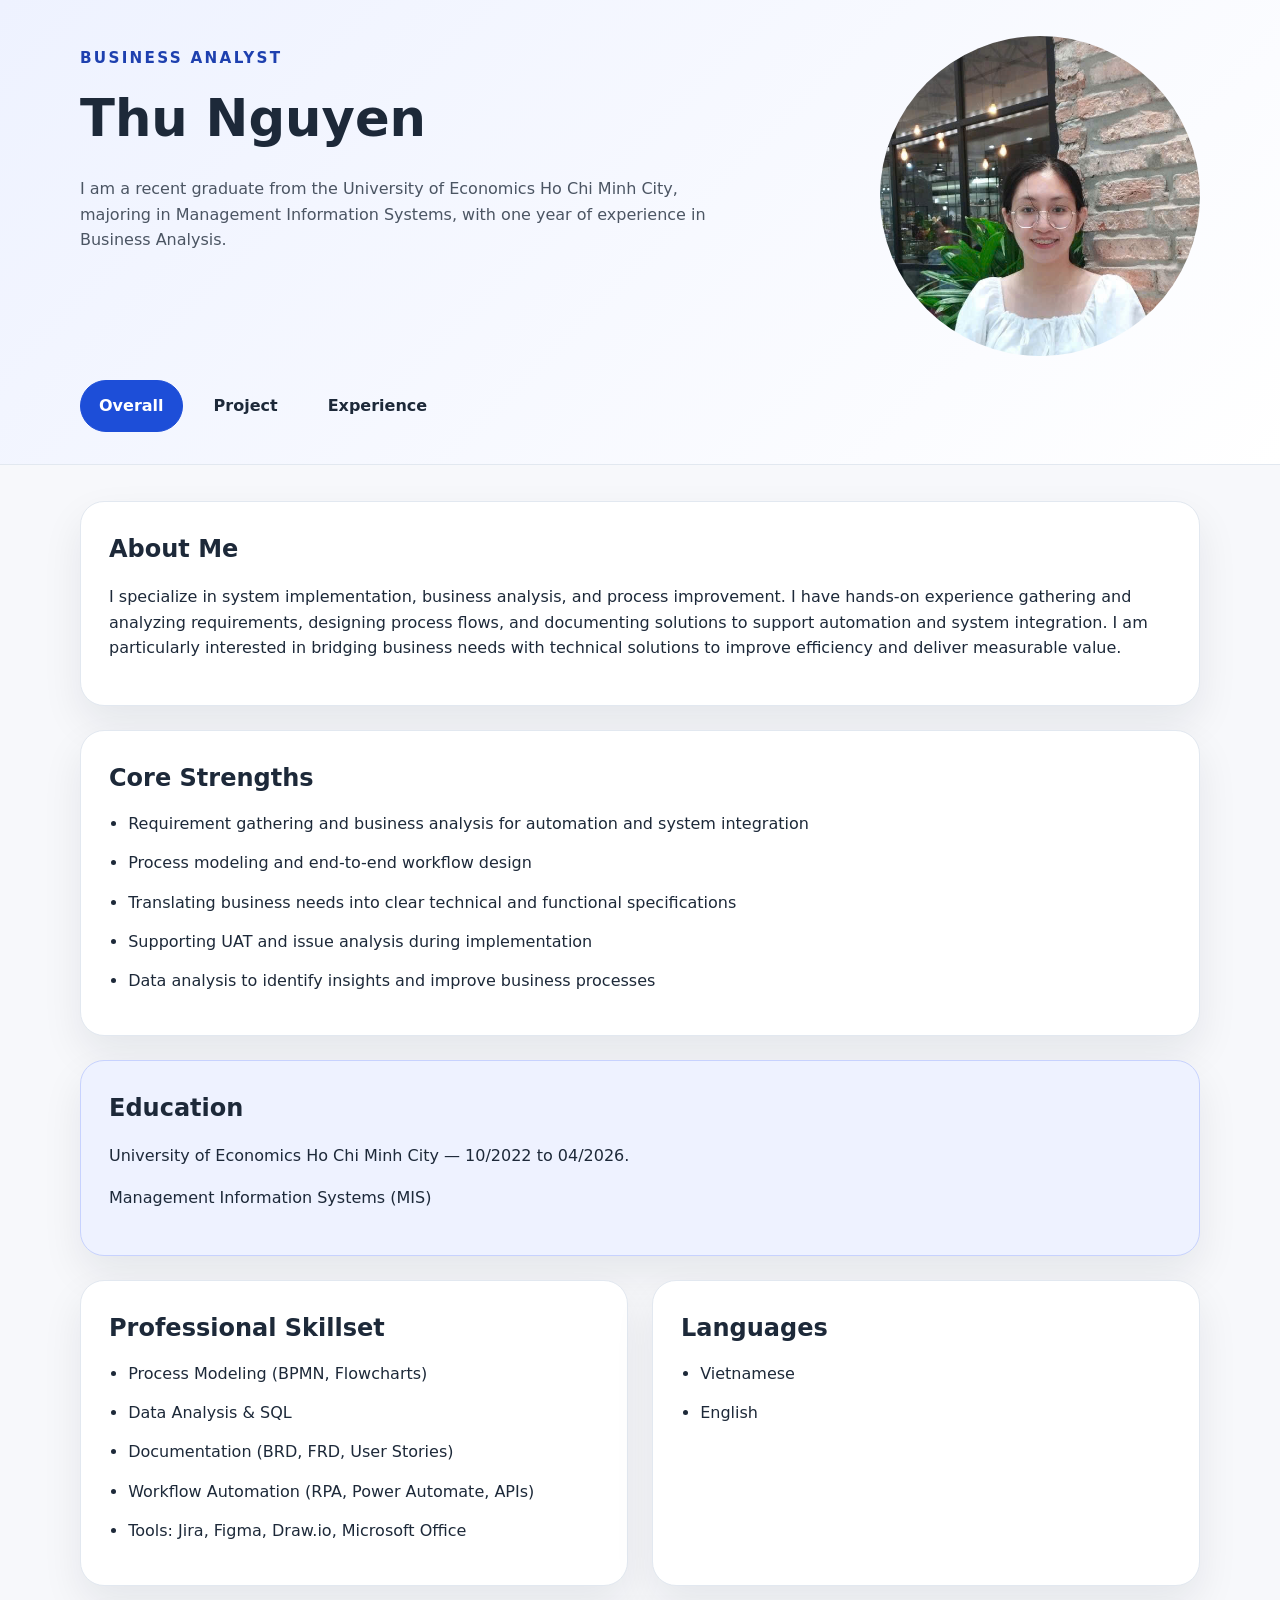
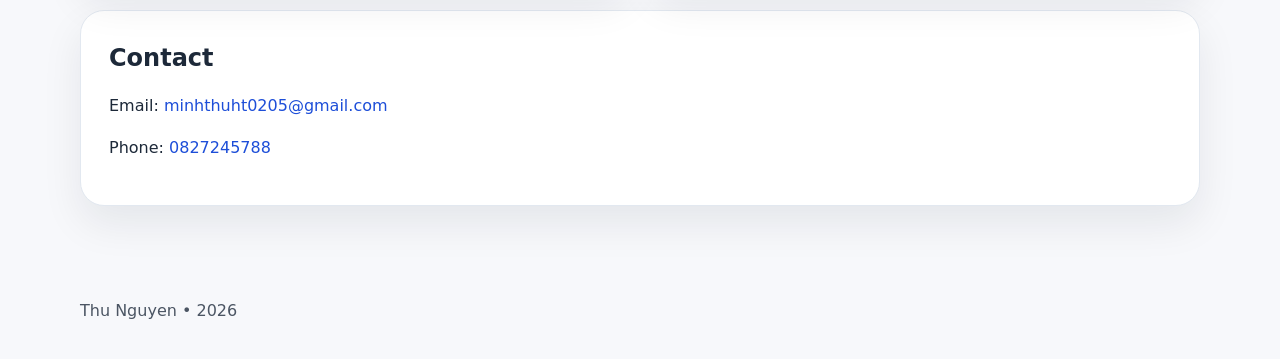
==== index.html @ aef56987 "Đưa file ra ngoài" ====
<!DOCTYPE html>
<html lang="en">
<head>
  <meta charset="UTF-8" />
  <meta name="viewport" content="width=device-width, initial-scale=1.0" />
  <title>Thu Nguyen | Business Analyst </title>
  <link rel="stylesheet" href="styles.css" />
</head>
<body>
  <header class="site-header">
    <div class="container header-inner">
      <div class="header-top">
        <div class="intro-panel">
          <p class="eyebrow">Business Analyst</p>
          <h1>Thu Nguyen</h1>
          <p class="subheading">I am a recent graduate from the University of Economics Ho Chi Minh City, majoring in Management Information Systems, with one year of experience in Business Analysis.</p>
        </div>

        <div class="header-image-wrap">
          <div class="image-frame image-frame-compact">
            <img id="profilePreview" src="z7108726378780_83c95e32b47bb9b25cca8b721e910275.jpg" alt="Profile photo" />
          </div>
        </div>
      </div>

      <nav class="site-nav">
        <a class="nav-link active" href="index.html">Overall</a>
        <a class="nav-link" href="projects.html">Project</a>
        <a class="nav-link" href="experience.html">Experience</a>
      </nav>
    </div>
  </header>

  <main class="container">
    <section class="card">
      <h2>About Me</h2>
      <p>I specialize in system implementation, business analysis, and process improvement. I have hands-on experience gathering and analyzing requirements, designing process flows, and documenting solutions to support automation and system integration. I am particularly interested in bridging business needs with technical solutions to improve efficiency and deliver measurable value.</p>
    </section>

    <section class="card">
      <h2>Core Strengths</h2>
      <ul>
        <li>Requirement gathering and business analysis for automation and system integration</li>
        <li>Process modeling and end-to-end workflow design</li>
        <li>Translating business needs into clear technical and functional specifications</li>
        <li>Supporting UAT and issue analysis during implementation</li>
        <li>Data analysis to identify insights and improve business processes</li>
      </ul>
    </section>

    <section class="card highlight">
      <h2>Education</h2>
      <p>University of Economics Ho Chi Minh City — 10/2022 to 04/2026.</p>
      <p>Management Information Systems (MIS)</p>
    </section>

    <section class="grid-2">
      <div class="card">
        <h2>Professional Skillset</h2>
        <ul>
          <li>Process Modeling (BPMN, Flowcharts)</li>
          <li>Data Analysis & SQL</li>
          <li>Documentation (BRD, FRD, User Stories)</li>
          <li>Workflow Automation (RPA, Power Automate, APIs)</li>
          <li>Tools: Jira, Figma, Draw.io, Microsoft Office</li>
        </ul>
      </div>
      <div class="card">
        <h2>Languages</h2>
        <ul>
          <li>Vietnamese</li>
          <li>English</li>
        </ul>
      </div>
    </section>

    <section class="contact-card card">
      <h2>Contact</h2>
      <p>Email: <a href="mailto:your.email@example.com">minhthuht0205@gmail.com</a></p>
      <p>Phone: <a href="tel:+1234567890">0827245788</a></p>
    </section>
  </main>

  <footer class="footer">
    <div class="container">Thu Nguyen • 2026</div>
  </footer>

</body>
</html>
---- styles.css ----
:root {
  color-scheme: light;
  --bg: #f7f8fb;
  --card: #ffffff;
  --text: #1d2939;
  --muted: #4b5563;
  --primary: #1d4ed8;
  --primary-dark: #1e40af;
  --border: #e2e8f0;
  --shadow: 0 18px 40px rgba(15, 23, 42, 0.08);
}

* {
  box-sizing: border-box;
}

body {
  margin: 0;
  font-family: Inter, system-ui, sans-serif;
  background: var(--bg);
  color: var(--text);
  line-height: 1.6;
}

a {
  color: var(--primary);
  text-decoration: none;
}

a:hover {
  text-decoration: underline;
}

.container {
  width: min(1120px, 92%);
  margin: 0 auto;
}

.site-header {
  padding: 32px 0;
  background: linear-gradient(135deg, #eef2ff 0%, #ffffff 100%);
  border-bottom: 1px solid var(--border);
}

.header-inner {
  display: flex;
  flex-direction: column;
  gap: 24px;
}

.header-top {
  display: grid;
  grid-template-columns: 1.5fr 1fr;
  gap: 28px;
  align-items: start;
}

.intro-panel {
  padding: 14px 0;
}

.header-image-wrap {
  display: flex;
  justify-content: flex-end;
  align-items: flex-start;
  padding-top: 4px;
}

.eyebrow {
  margin: 0 0 8px;
  font-size: 0.95rem;
  font-weight: 700;
  text-transform: uppercase;
  letter-spacing: 0.15em;
  color: var(--primary-dark);
}

h1 {
  margin: 0;
  font-size: clamp(2.4rem, 4vw, 3.6rem);
}

.subheading {
  margin: 16px 0 0;
  color: var(--muted);
  max-width: 52rem;
}

.site-nav {
  display: flex;
  flex-wrap: wrap;
  align-items: center;
  gap: 12px;
}

.nav-link {
  display: inline-block;
  padding: 12px 18px;
  border-radius: 999px;
  border: 1px solid transparent;
  background: transparent;
  color: var(--text);
  font-weight: 600;
}

.nav-link.active,
.nav-link:hover {
  background: var(--primary);
  color: #fff;
  border-color: var(--primary);
}

main {
  padding: 36px 0 48px;
}

.card {
  background: var(--card);
  border: 1px solid var(--border);
  border-radius: 24px;
  box-shadow: var(--shadow);
  padding: 28px;
  margin-bottom: 24px;
}

.grid-2 {
  display: grid;
  grid-template-columns: repeat(auto-fit, minmax(260px, 1fr));
  gap: 24px;
}

.card h2 {
  margin-top: 0;
  margin-bottom: 14px;
}

ul {
  margin: 0;
  padding-left: 1.2rem;
}

li {
  margin-bottom: 0.85rem;
}

.highlight {
  border-color: #c7d2fe;
  background: #eef2ff;
}

.contact-card a {
  color: var(--primary);
}

.image-frame {
  width: min(320px, 100%);
  aspect-ratio: 1 / 1;
  margin-bottom: 0;
  border-radius: 50%;
  background: transparent;
  display: flex;
  align-items: center;
  justify-content: center;
  overflow: hidden;
}

.image-frame-compact {
  width: min(320px, 100%);
}

.image-frame img {
  width: 100%;
  height: 100%;
  display: block;
  object-fit: cover;
  object-position: center 28%;
}

.footer {
  padding: 20px 0 36px;
  color: var(--muted);
}

.timeline-item {
  position: relative;
}

.timeline-item::before {
  content: "";
  position: absolute;
  left: -14px;
  top: 18px;
  width: 8px;
  height: 8px;
  border-radius: 50%;
  background: var(--primary);
}

.meta {
  margin: 0 0 16px;
  color: var(--muted);
}

@media (max-width: 900px) {
  .header-top {
    grid-template-columns: 1fr;
  }

  .header-image-wrap {
    justify-content: center;
  }
}

@media (max-width: 720px) {
  .header-inner {
    flex-direction: column;
  }
  .site-nav {
    width: 100%;
    justify-content: flex-start;
  }
}
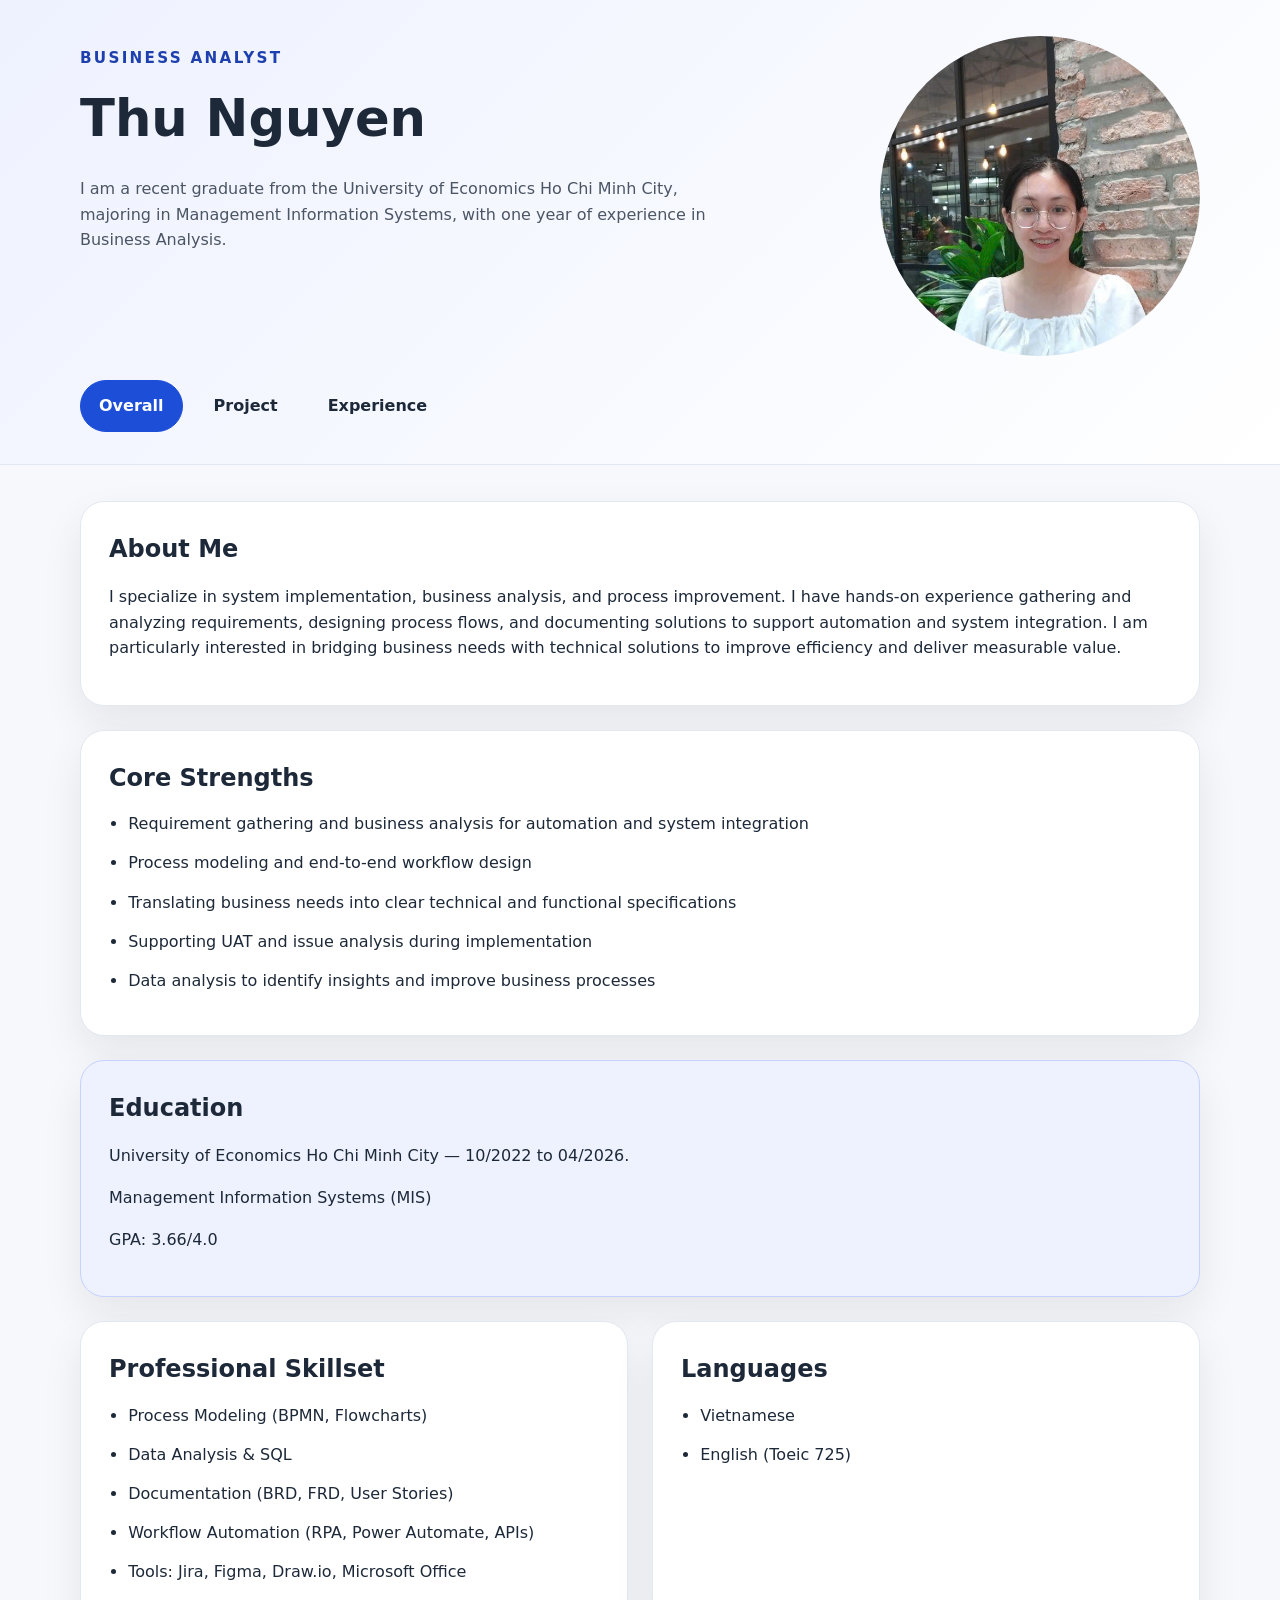
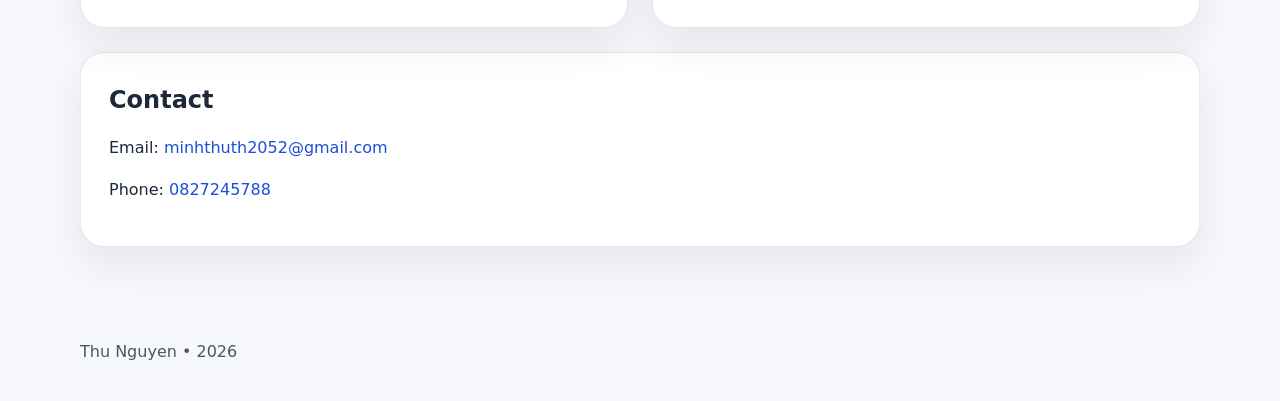
==== commit bbf33dc4: "update" ====
--- a/index.html
+++ b/index.html
@@ -52,6 +52,7 @@
       <h2>Education</h2>
       <p>University of Economics Ho Chi Minh City — 10/2022 to 04/2026.</p>
       <p>Management Information Systems (MIS)</p>
+      <p>GPA: 3.66/4.0</p>
     </section>
 
     <section class="grid-2">
@@ -69,14 +70,14 @@
         <h2>Languages</h2>
         <ul>
           <li>Vietnamese</li>
-          <li>English</li>
+          <li>English (Toeic 725)</li>
         </ul>
       </div>
     </section>
 
     <section class="contact-card card">
       <h2>Contact</h2>
-      <p>Email: <a href="mailto:your.email@example.com">minhthuht0205@gmail.com</a></p>
+      <p>Email: <a href="mailto:your.email@example.com">minhthuth2052@gmail.com</a></p>
       <p>Phone: <a href="tel:+1234567890">0827245788</a></p>
     </section>
   </main>
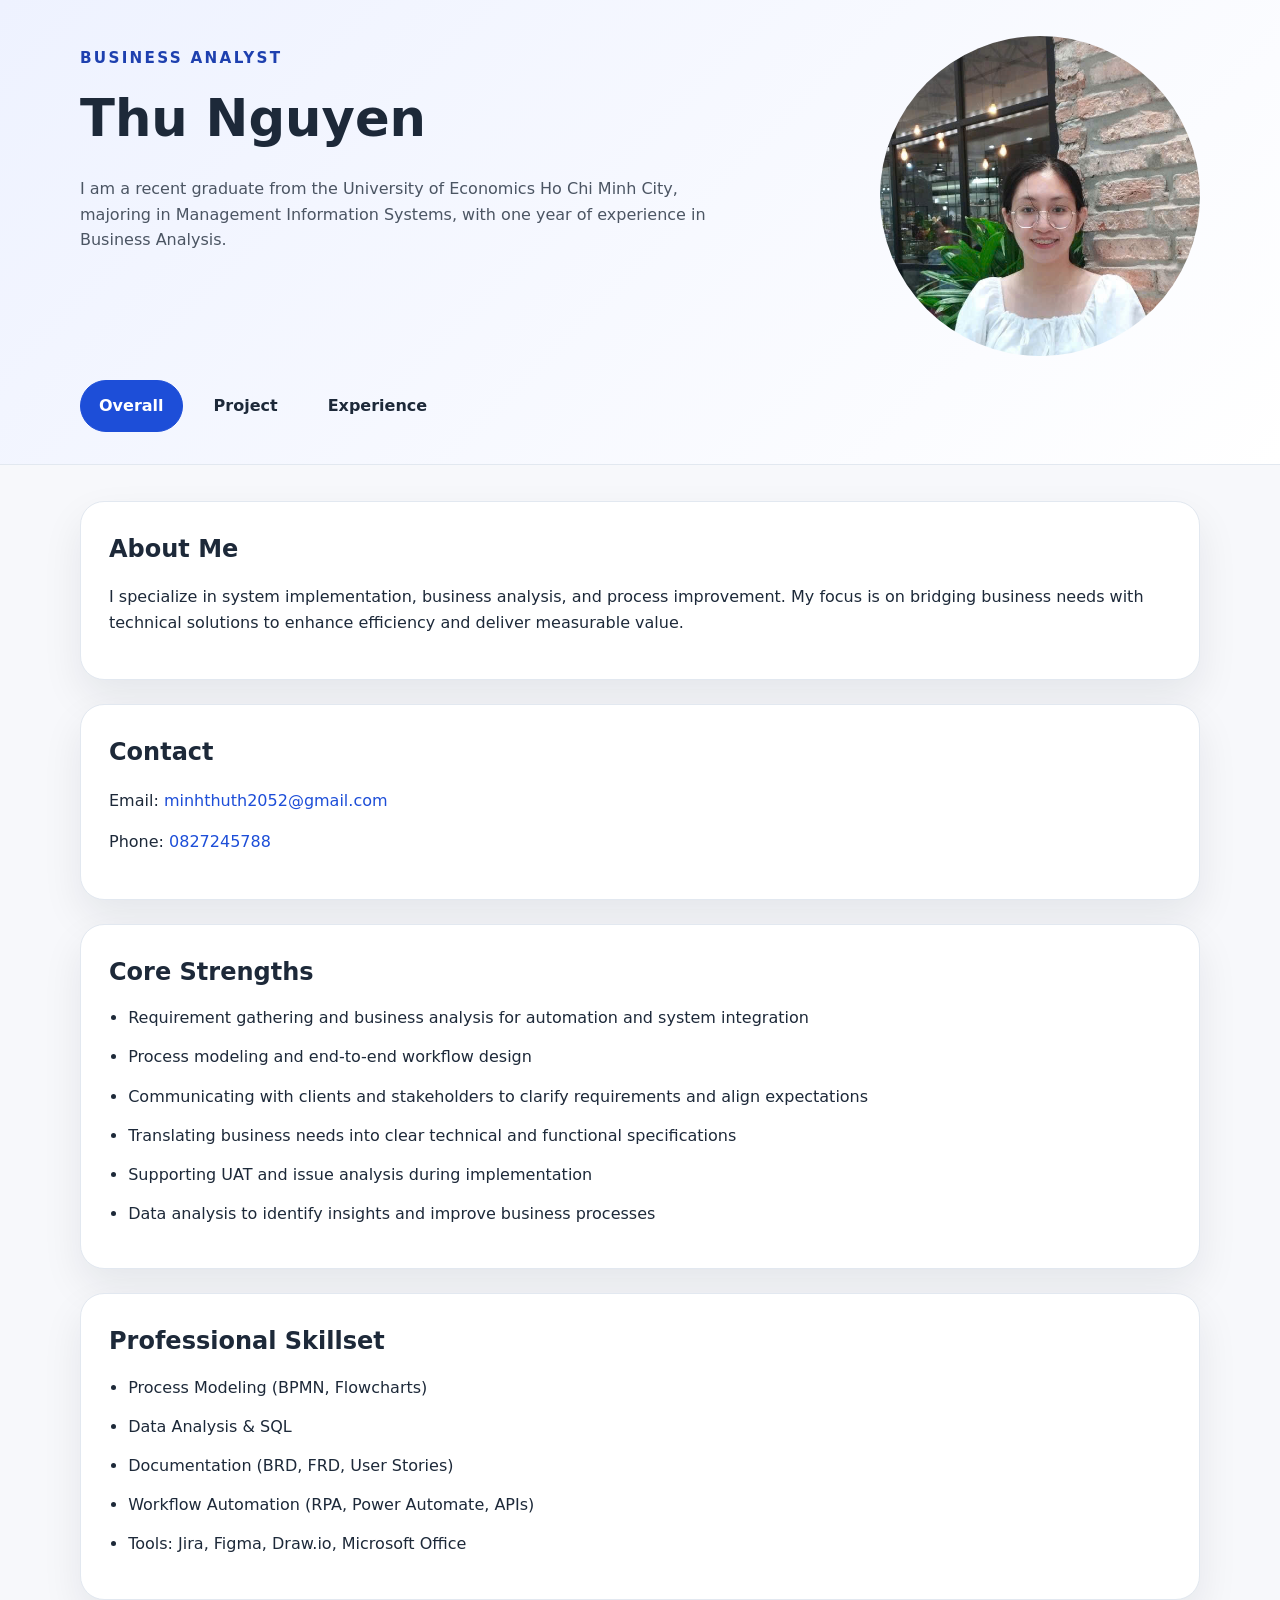
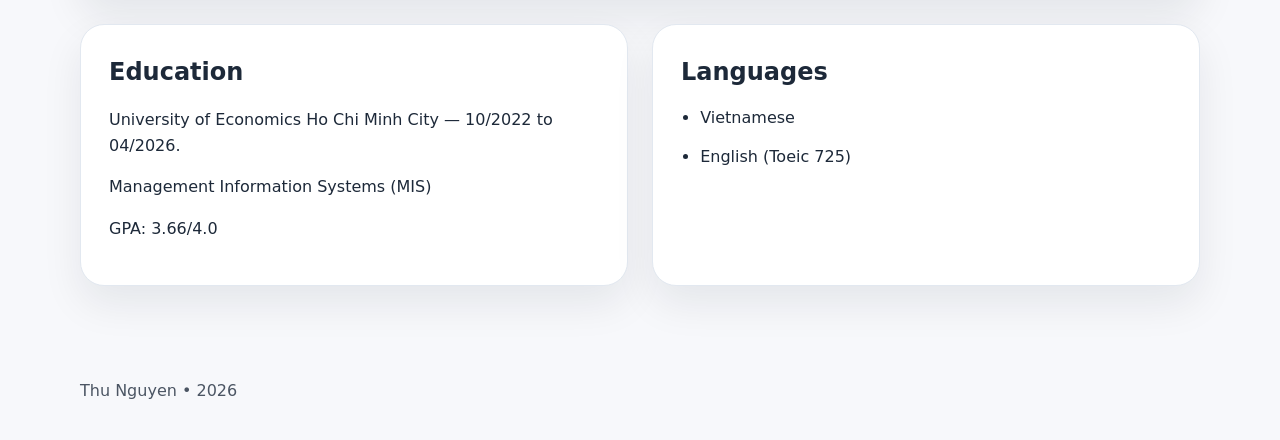
==== commit dfa12d92: "update something" ====
--- a/index.html
+++ b/index.html
@@ -34,30 +34,27 @@
   <main class="container">
     <section class="card">
       <h2>About Me</h2>
-      <p>I specialize in system implementation, business analysis, and process improvement. I have hands-on experience gathering and analyzing requirements, designing process flows, and documenting solutions to support automation and system integration. I am particularly interested in bridging business needs with technical solutions to improve efficiency and deliver measurable value.</p>
+      <p>I specialize in system implementation, business analysis, and process improvement. My focus is on bridging business needs with technical solutions to enhance efficiency and deliver measurable value.</p>
     </section>
-
+    <section class="contact-card card">
+      <h2>Contact</h2>
+      <p>Email: <a href="mailto:your.email@example.com">minhthuth2052@gmail.com</a></p>
+      <p>Phone: <a href="tel:+1234567890">0827245788</a></p>
+    </section>
     <section class="card">
       <h2>Core Strengths</h2>
       <ul>
         <li>Requirement gathering and business analysis for automation and system integration</li>
         <li>Process modeling and end-to-end workflow design</li>
+        <li>Communicating with clients and stakeholders to clarify requirements and align expectations</li>
         <li>Translating business needs into clear technical and functional specifications</li>
         <li>Supporting UAT and issue analysis during implementation</li>
         <li>Data analysis to identify insights and improve business processes</li>
       </ul>
     </section>
 
-    <section class="card highlight">
-      <h2>Education</h2>
-      <p>University of Economics Ho Chi Minh City — 10/2022 to 04/2026.</p>
-      <p>Management Information Systems (MIS)</p>
-      <p>GPA: 3.66/4.0</p>
-    </section>
-
-    <section class="grid-2">
-      <div class="card">
-        <h2>Professional Skillset</h2>
+    <section class="card">
+      <h2>Professional Skillset</h2>
         <ul>
           <li>Process Modeling (BPMN, Flowcharts)</li>
           <li>Data Analysis & SQL</li>
@@ -65,6 +62,14 @@
           <li>Workflow Automation (RPA, Power Automate, APIs)</li>
           <li>Tools: Jira, Figma, Draw.io, Microsoft Office</li>
         </ul>
+    </section>
+
+    <section class="grid-2">
+      <div class="card">
+        <h2>Education</h2>
+          <p>University of Economics Ho Chi Minh City — 10/2022 to 04/2026.</p>
+          <p>Management Information Systems (MIS)</p>
+          <p>GPA: 3.66/4.0</p>
       </div>
       <div class="card">
         <h2>Languages</h2>
@@ -74,12 +79,6 @@
         </ul>
       </div>
     </section>
-
-    <section class="contact-card card">
-      <h2>Contact</h2>
-      <p>Email: <a href="mailto:your.email@example.com">minhthuth2052@gmail.com</a></p>
-      <p>Phone: <a href="tel:+1234567890">0827245788</a></p>
-    </section>
   </main>
 
   <footer class="footer">
--- a/styles.css
+++ b/styles.css
@@ -220,3 +220,77 @@
     justify-content: flex-start;
   }
 }
+
+.project-item {
+  padding: 0;
+  overflow: hidden;
+}
+
+.project-toggle {
+  width: 100%;
+  padding: 24px 28px;
+  border: 0;
+  background: transparent;
+  color: var(--text);
+  font: inherit;
+  font-weight: 700;
+  font-size: 1.4rem;
+  text-align: left;
+  cursor: pointer;
+
+  display: flex;
+  align-items: center;
+  justify-content: space-between;
+  gap: 16px;
+}
+
+.project-toggle:hover {
+  background: #eef2ff;
+}
+
+.project-arrow {
+  width: 10px;
+  height: 10px;
+  border-right: 2px solid var(--text);
+  border-bottom: 2px solid var(--text);
+  transform: rotate(-45deg);
+  transition: transform 0.25s ease;
+  flex-shrink: 0;
+}
+
+.project-content {
+  display: none;
+  padding: 0 28px 28px;
+}
+
+.project-images {
+  display: none;
+  gap: 14px;
+  margin-top: 20px;
+}
+
+.project-images:has(img) {
+  display: grid;
+  grid-template-columns: repeat(auto-fit, minmax(180px, 1fr));
+}
+
+.project-images img {
+  width: 100%;
+  max-height: 260px;
+  display: block;
+  object-fit: cover;
+  border-radius: 14px;
+  border: 1px solid var(--border);
+}
+
+.project-images img:only-child {
+  max-width: 520px;
+}
+
+.project-item.active .project-content {
+  display: block;
+}
+
+.project-item.active .project-arrow {
+  transform: rotate(45deg);
+}
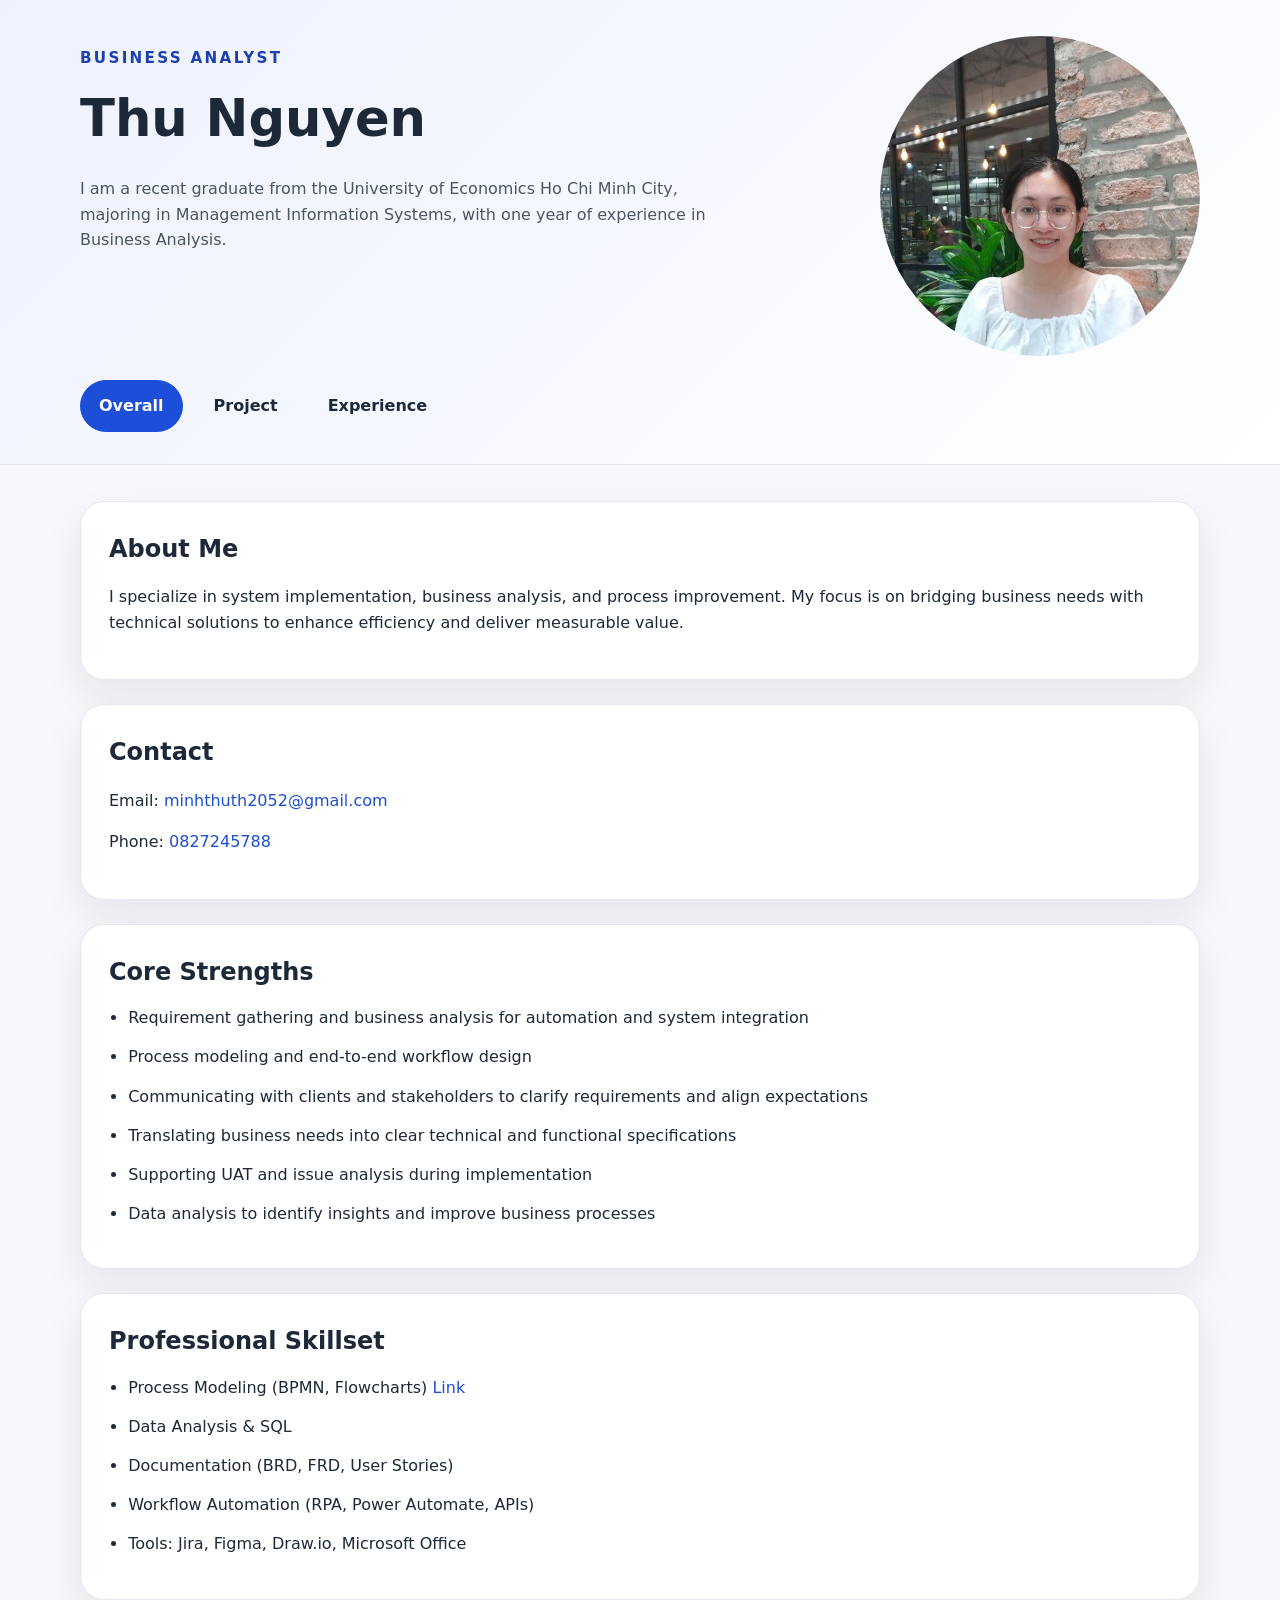
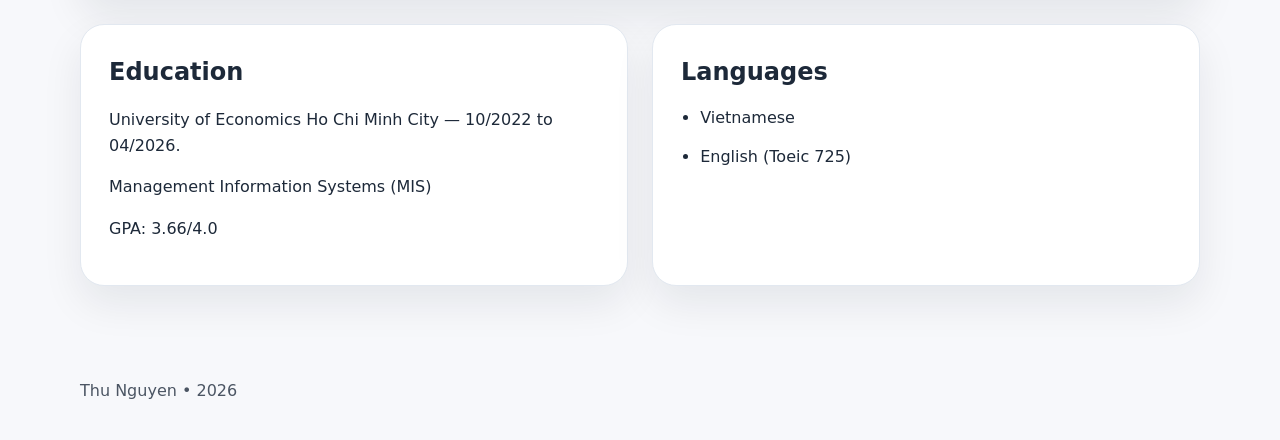
==== commit b4b0292c: "update something" ====
--- a/index.html
+++ b/index.html
@@ -56,7 +56,7 @@
     <section class="card">
       <h2>Professional Skillset</h2>
         <ul>
-          <li>Process Modeling (BPMN, Flowcharts)</li>
+          <li>Process Modeling (BPMN, Flowcharts) <a href="https://drive.google.com/drive/folders/1wzqdwBBh_hiOyFWghXGpDOZ-GVQ05Rd1?usp=sharing" target="_blank">Link</a> </li>
           <li>Data Analysis & SQL</li>
           <li>Documentation (BRD, FRD, User Stories)</li>
           <li>Workflow Automation (RPA, Power Automate, APIs)</li>
